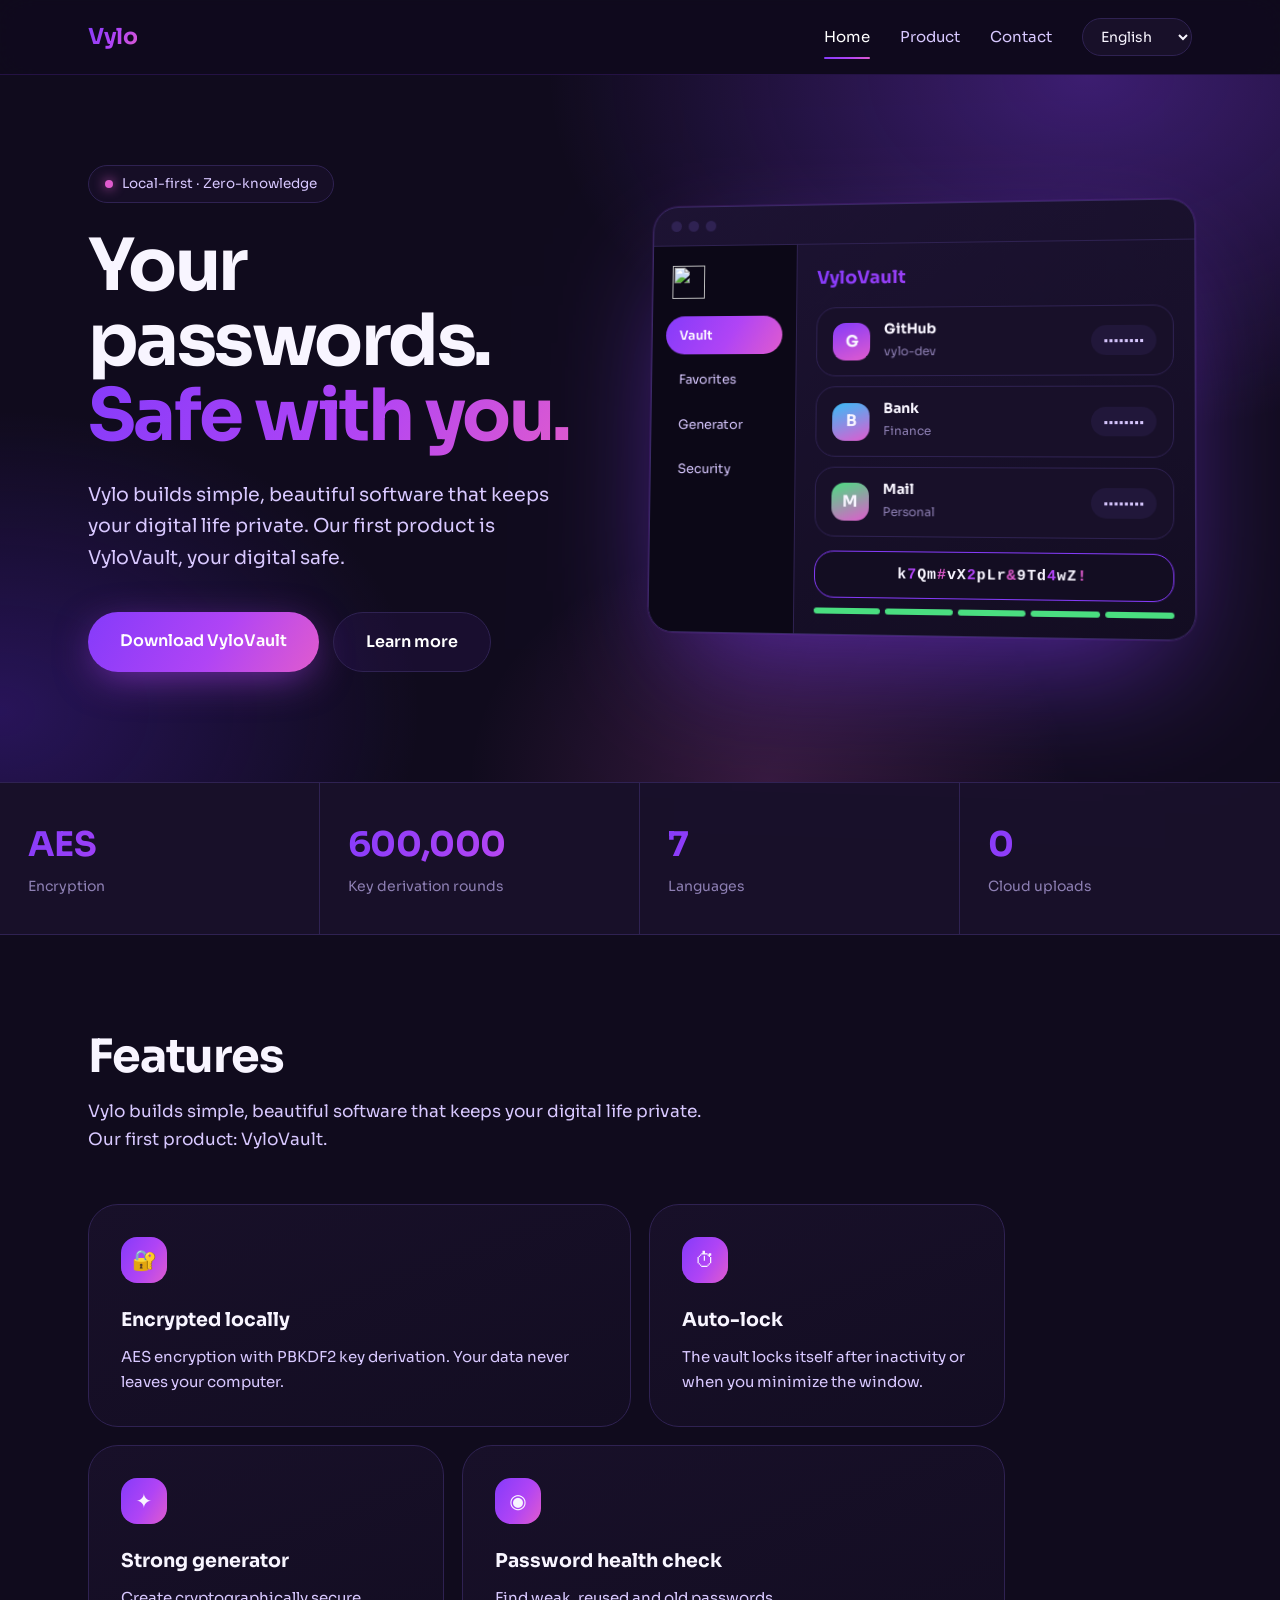
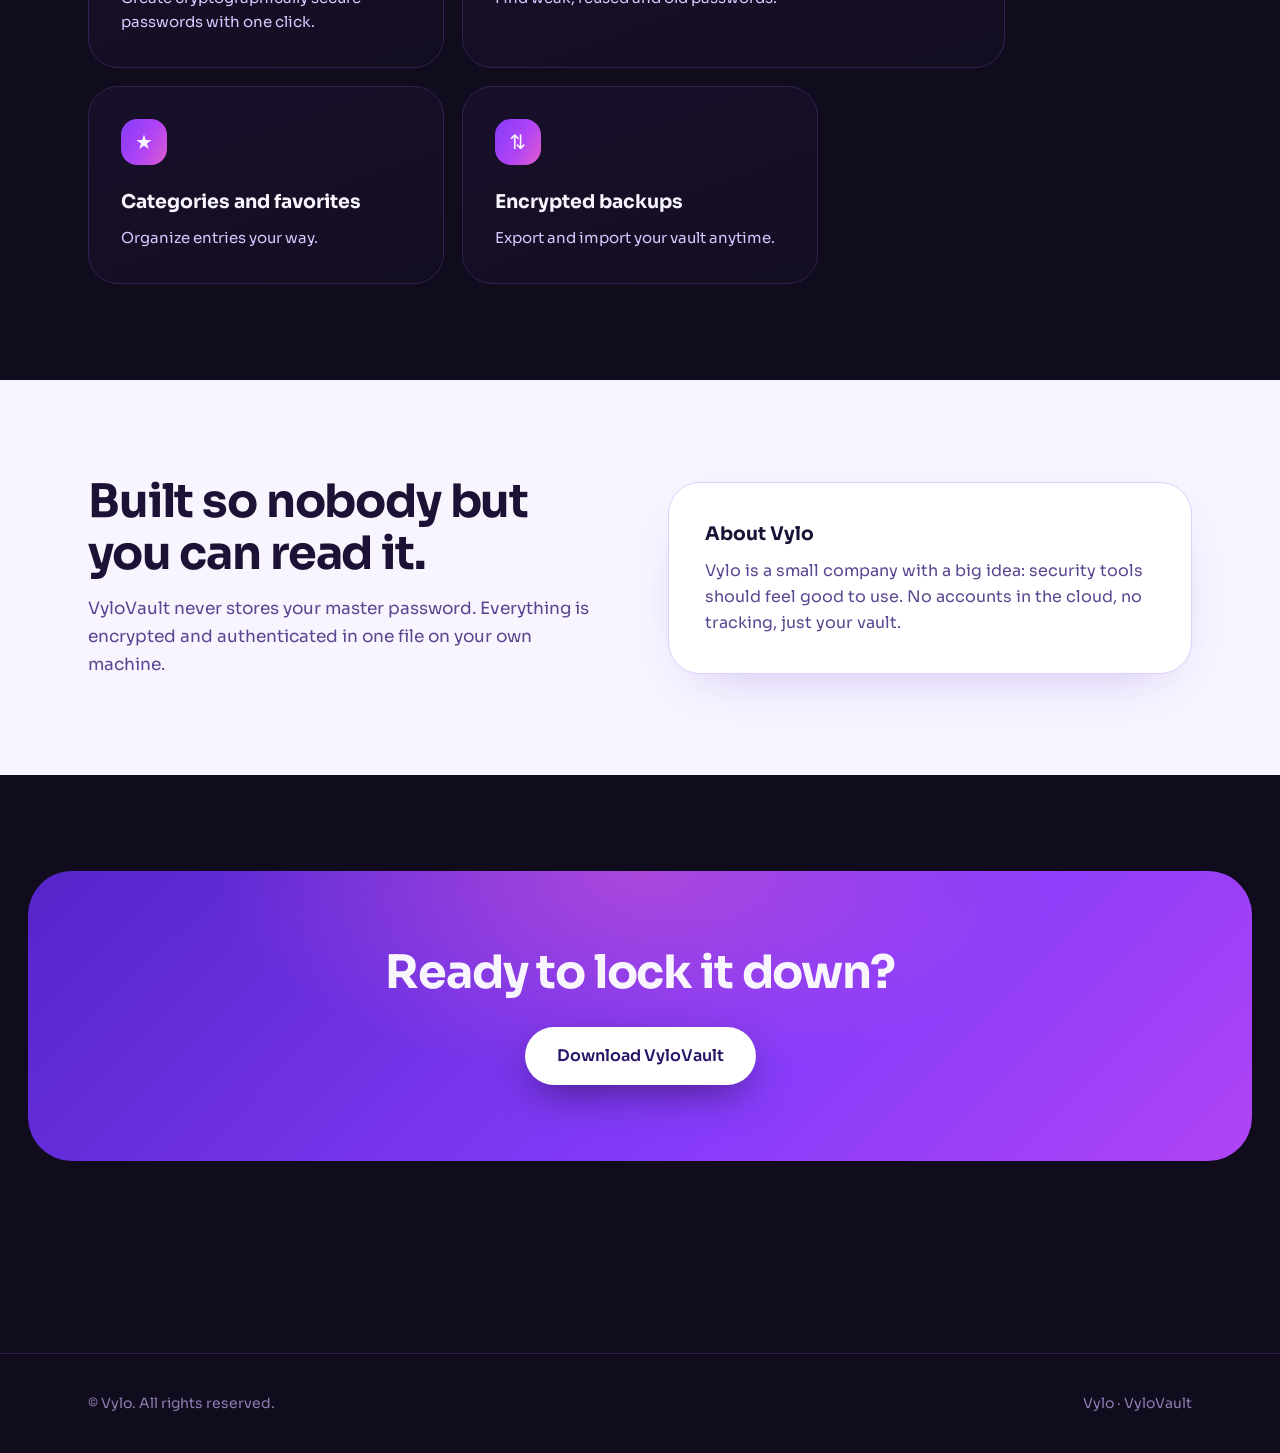
==== index.html @ 381588ab "Add files via upload" ====
<!DOCTYPE html><html lang="en"><head><meta charset="utf-8"><meta name="viewport" content="width=device-width,initial-scale=1"><title>Vylo – Your digital safe</title><link rel="icon" href="assets/logo.png"><link rel="preconnect" href="https://fonts.googleapis.com"><link href="https://fonts.googleapis.com/css2?family=Sora:wght@400;600;700&display=swap" rel="stylesheet"><link rel="stylesheet" href="style.css"><script src="i18n.js" defer></script></head><body><header></header>
<main>
<section class="hero"><div class="wrap"><div><span class="tag"><i></i><span data-i="tg"></span></span><h1 data-i="h1"></h1><p class="lead" data-i="lp"></p>
<div class="row"><a class="btn" href="product.html" data-i="dl"></a><a class="btn ghost" href="#about" data-i="more"></a></div></div>
<div class="win" aria-hidden="true"><div class="bar"><i></i><i></i><i></i></div><div class="app"><div class="side"><img src="assets/logo.png" alt=""><span class="a">Vault</span><span>Favorites</span><span>Generator</span><span>Security</span></div>
<div class="main"><h4 class="grad">VyloVault</h4>
<div class="ent"><div class="av" style="--c:#853BFA">G</div><div><b>GitHub</b><small>vylo-dev</small></div><em>••••••••</em></div>
<div class="ent"><div class="av" style="--c:#38BDF8">B</div><div><b>Bank</b><small>Finance</small></div><em>••••••••</em></div>
<div class="ent"><div class="av" style="--c:#4ADE80">M</div><div><b>Mail</b><small>Personal</small></div><em>••••••••</em></div>
<div class="pw">k<u>7</u>Qm<s>#</s>vX<u>2</u>pLr<s>&amp;</s>9Td<u>4</u>wZ<s>!</s></div><div class="str"><i></i><i></i><i></i><i></i><i></i></div></div></div></div></div></section>
<div class="stats"><div><b class="grad">AES</b><span data-i="k1"></span></div><div><b class="grad">600,000</b><span data-i="k2"></span></div><div><b class="grad">7</b><span data-i="k3"></span></div><div><b class="grad">0</b><span data-i="k4"></span></div></div>
<section><div class="wrap"><h2 data-i="ft"></h2><p class="sub" data-i="hp"></p><div class="bento">
<div><div class="ico">🔐</div><h3 data-i="f1t"></h3><p data-i="f1p"></p></div>
<div><div class="ico">⏱</div><h3 data-i="f2t"></h3><p data-i="f2p"></p></div>
<div><div class="ico">✦</div><h3 data-i="f3t"></h3><p data-i="f3p"></p></div>
<div><div class="ico">◉</div><h3 data-i="fl1"></h3><p data-i="fl1p"></p></div>
<div><div class="ico">★</div><h3 data-i="fl2"></h3><p data-i="fl2p"></p></div>
<div><div class="ico">⇅</div><h3 data-i="fl3"></h3><p data-i="fl3p"></p></div></div></div></section>
<section id="about" class="light"><div class="wrap split"><div><h2 data-i="s_t"></h2><p class="sub" style="margin:0" data-i="s_p"></p></div>
<div class="panel"><h3 data-i="at"></h3><p data-i="ap"></p></div></div></section>
<section><div class="cta"><h2 data-i="ct2"></h2><a class="btn" href="product.html" data-i="dl"></a></div></section>
</main>
<footer></footer></body></html>
---- style.css ----
:root{--obs:#100B1D;--royal:#5425C9;--el:#853BFA;--uv:#B044F5;--orc:#E05BCE;--lav:#D8C8FF;--cloud:#F8F5FF;--card:#181029;--card2:#21173A;--line:#2F2252;--muted:#8D7FB3;--g:linear-gradient(120deg,#853BFA,#B044F5 55%,#E05BCE)}
*{box-sizing:border-box;margin:0}html{scroll-behavior:smooth}
body{font-family:'Sora',system-ui,sans-serif;background:var(--obs);color:var(--cloud);line-height:1.65;overflow-x:hidden;-webkit-font-smoothing:antialiased}
a{color:inherit;text-decoration:none}:focus-visible{outline:2px solid var(--orc);outline-offset:3px}
.wrap{max-width:1160px;margin:0 auto;padding:0 28px}
header{position:sticky;top:0;z-index:20;background:rgba(16,11,29,.72);backdrop-filter:blur(18px) saturate(1.4);border-bottom:1px solid rgba(133,59,250,.18)}
nav{display:flex;align-items:center;gap:30px;height:74px}
.brand{display:flex;align-items:center;gap:11px;font-weight:700;font-size:22px;margin-right:auto;letter-spacing:-.02em}.brand img{height:38px}
nav a.l{color:var(--lav);font-size:15px;position:relative;padding:4px 0}nav a.l:hover,nav a.on{color:#fff}
nav a.on:after{content:"";position:absolute;left:0;right:0;bottom:-6px;height:2px;border-radius:2px;background:var(--g)}
select{background:var(--card);color:var(--cloud);border:1px solid var(--line);border-radius:99px;padding:8px 14px;font:inherit;font-size:14px;cursor:pointer}select:hover{border-color:var(--el)}
.btn{display:inline-block;background:var(--g);color:#fff;font-weight:600;padding:16px 32px;border-radius:99px;border:0;font-family:inherit;font-size:16px;cursor:pointer;box-shadow:0 10px 40px -8px rgba(176,68,245,.65);transition:transform .2s,box-shadow .2s}
.btn:hover{transform:translateY(-3px);box-shadow:0 16px 50px -8px rgba(224,91,206,.75)}
.btn.ghost{background:rgba(133,59,250,.08);border:1.5px solid var(--line);box-shadow:none}.btn.ghost:hover{border-color:var(--el);background:rgba(133,59,250,.18)}
.grad,h1 span{background:var(--g);-webkit-background-clip:text;background-clip:text;color:transparent}
.hero{position:relative;padding:90px 0 110px;background:radial-gradient(900px 600px at 85% 0,rgba(133,59,250,.38),transparent 60%),radial-gradient(700px 500px at 0 90%,rgba(84,37,201,.35),transparent 60%),radial-gradient(500px 400px at 60% 100%,rgba(224,91,206,.18),transparent 60%)}
.hero .wrap{display:grid;grid-template-columns:1fr 1.1fr;gap:56px;align-items:center}
.tag{display:inline-flex;align-items:center;gap:9px;padding:7px 16px;border:1px solid var(--line);border-radius:99px;background:rgba(24,16,41,.8);color:var(--lav);font-size:13.5px;margin-bottom:26px}
.tag i{width:8px;height:8px;border-radius:50%;background:var(--orc);box-shadow:0 0 12px var(--orc)}
h1{font-size:clamp(40px,6vw,72px);line-height:1.04;letter-spacing:-.035em;font-weight:700}
.hero p.lead{color:var(--lav);font-size:19px;max-width:500px;margin:26px 0 38px}
.row{display:flex;gap:14px;flex-wrap:wrap}
.win{background:linear-gradient(160deg,#1d1333,#130d22);border:1px solid #3a2a66;border-radius:26px;box-shadow:0 50px 120px -30px rgba(133,59,250,.6),0 0 0 1px rgba(176,68,245,.12);overflow:hidden;transform:perspective(1600px) rotateY(-7deg) rotateX(3deg);animation:rise 1.1s cubic-bezier(.2,.8,.2,1) both}
@keyframes rise{from{opacity:0;transform:perspective(1600px) rotateY(-16deg) translateY(50px)}}
.bar{display:flex;gap:7px;padding:14px 18px;border-bottom:1px solid var(--line)}.bar i{width:11px;height:11px;border-radius:50%;background:var(--line)}
.app{display:grid;grid-template-columns:150px 1fr;min-height:340px}
.side{background:#0C0817;padding:20px 14px;border-right:1px solid var(--line);display:flex;flex-direction:column;gap:6px;font-size:13px;color:var(--lav)}
.side img{height:34px;width:34px;margin:0 0 12px 6px}.side span{padding:9px 14px;border-radius:99px}.side .a{background:var(--g);color:#fff;font-weight:600}
.main{padding:20px}.main h4{font-size:18px;margin-bottom:14px}
.ent{display:flex;align-items:center;gap:14px;background:var(--card);border:1px solid var(--line);border-radius:20px;padding:12px 16px;margin-bottom:10px}
.av{width:38px;height:38px;border-radius:13px;display:grid;place-items:center;font-weight:700;background:linear-gradient(160deg,var(--c),var(--orc))}
.ent b{font-size:14px;display:block;line-height:1.3}.ent small{color:var(--muted);font-size:12px}.ent em{margin-left:auto;font-style:normal;font-size:12px;background:var(--card2);padding:5px 12px;border-radius:99px;color:var(--lav)}
.pw{margin-top:14px;border-radius:20px;padding:14px;text-align:center;font:600 15px Consolas,monospace;background:#130D22;border:1px solid var(--el);letter-spacing:.06em}.pw u{text-decoration:none;color:var(--uv)}.pw s{text-decoration:none;color:var(--orc)}
.str{display:flex;gap:5px;margin-top:10px}.str i{flex:1;height:6px;border-radius:4px;background:#4ADE80}
section{padding:96px 0}
h2{font-size:clamp(30px,4.2vw,46px);letter-spacing:-.025em;line-height:1.12;margin-bottom:16px}
.sub{color:var(--lav);max-width:620px;margin-bottom:50px;font-size:17px}
.stats{display:grid;grid-template-columns:repeat(4,1fr);border-top:1px solid var(--line);border-bottom:1px solid var(--line);background:var(--card)}
.stats div{padding:34px 28px;border-right:1px solid var(--line)}.stats div:last-child{border:0}.stats b{display:block;font-size:34px;letter-spacing:-.02em}.stats span{color:var(--muted);font-size:14px}
.bento{display:grid;grid-template-columns:repeat(6,1fr);gap:18px}
.bento>div{grid-column:span 2;background:linear-gradient(160deg,var(--card),#130d22);border:1px solid var(--line);border-radius:30px;padding:32px;transition:border-color .25s,transform .25s}
.bento>div:hover{border-color:var(--el);transform:translateY(-4px)}.bento>div:nth-child(1),.bento>div:nth-child(4){grid-column:span 3}
.ico{width:46px;height:46px;border-radius:16px;background:var(--g);margin-bottom:22px;display:grid;place-items:center;font-size:20px}
.bento h3{font-size:19px;margin-bottom:8px}.bento p{color:var(--lav);font-size:15px}
.light{background:var(--cloud);color:#1B1235}.light .sub{color:#5A4690}.light h2 .grad{display:inline}
.split{display:grid;grid-template-columns:1fr 1fr;gap:56px;align-items:center}
.panel{background:var(--card);border:1px solid var(--line);border-radius:32px;padding:36px}.light .panel{background:#fff;border-color:#DDD0FF;box-shadow:0 20px 60px -30px rgba(84,37,201,.35)}
.panel h3{margin-bottom:8px}.light .panel p{color:#5A4690}
ul.spec{list-style:none;padding:0}ul.spec li{padding:14px 0;border-bottom:1px solid var(--line);display:flex;justify-content:space-between;gap:16px}ul.spec li:last-child{border:0}ul.spec b{color:var(--uv)}
.cta{margin:0 28px 96px;border-radius:44px;padding:76px 28px;text-align:center;background:radial-gradient(600px 300px at 50% 0,rgba(224,91,206,.5),transparent 70%),linear-gradient(135deg,#5425C9,#853BFA 60%,#B044F5)}
.cta h2{margin-bottom:28px}.cta .btn{background:#fff;color:#2A1468;box-shadow:0 14px 40px -10px rgba(0,0,0,.5)}
label{display:block;font-size:14px;color:var(--lav);margin:0 0 6px 8px}
input,textarea{width:100%;background:#130D22;border:1.5px solid var(--line);border-radius:24px;color:#fff;font:inherit;padding:15px 22px;margin-bottom:18px}input:focus,textarea:focus{border-color:var(--el);outline:0;box-shadow:0 0 0 4px rgba(133,59,250,.2)}
footer{border-top:1px solid var(--line);padding:38px 0;color:var(--muted);font-size:14px}footer .wrap{display:flex;justify-content:space-between;flex-wrap:wrap;gap:12px}
@media(prefers-reduced-motion:reduce){.win{animation:none}html{scroll-behavior:auto}.btn,.bento>div{transition:none}}
@media(max-width:860px){.hero .wrap,.split{grid-template-columns:1fr}.win{transform:none}.stats{grid-template-columns:1fr 1fr}.stats div{border-bottom:1px solid var(--line)}.bento>div,.bento>div:nth-child(n){grid-column:span 6}nav{gap:16px}nav a.l{font-size:13px}.brand span{display:none}.side{display:none}.app{grid-template-columns:1fr}.cta{margin:0 14px 70px}}
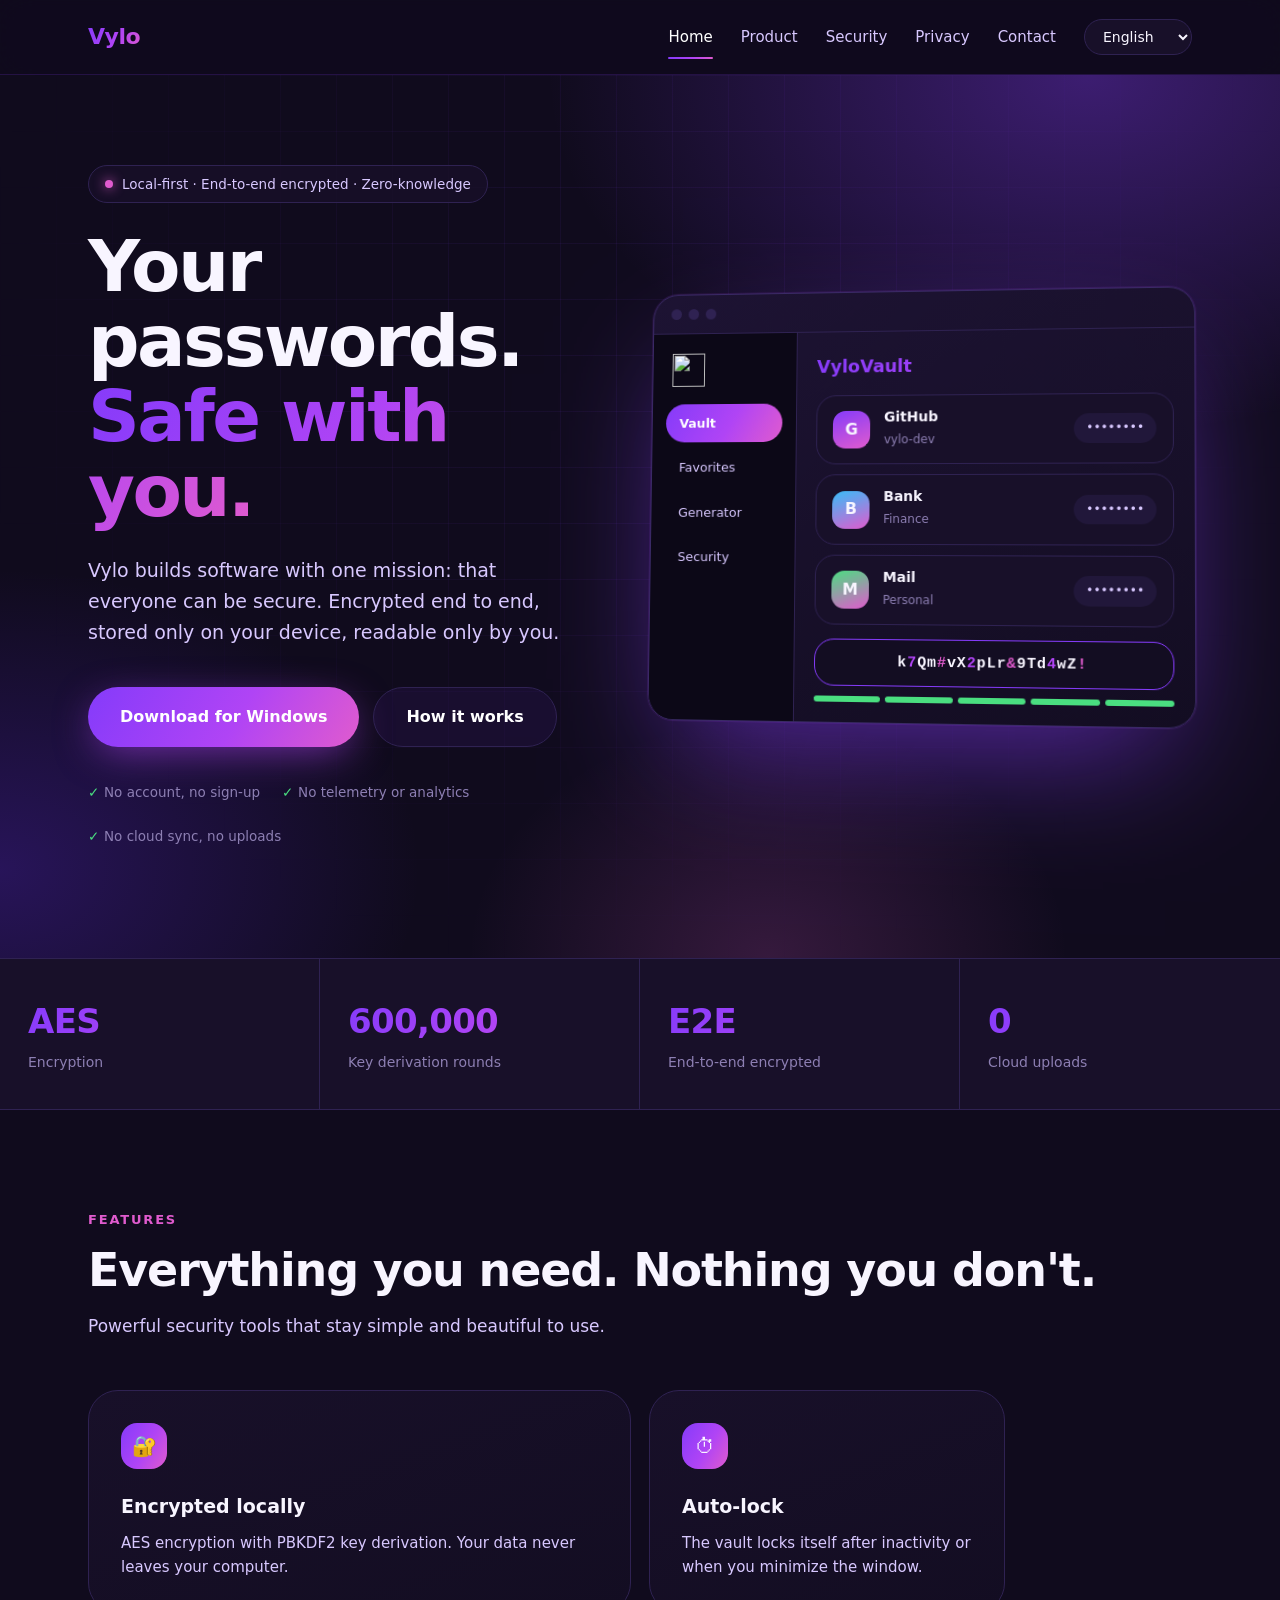
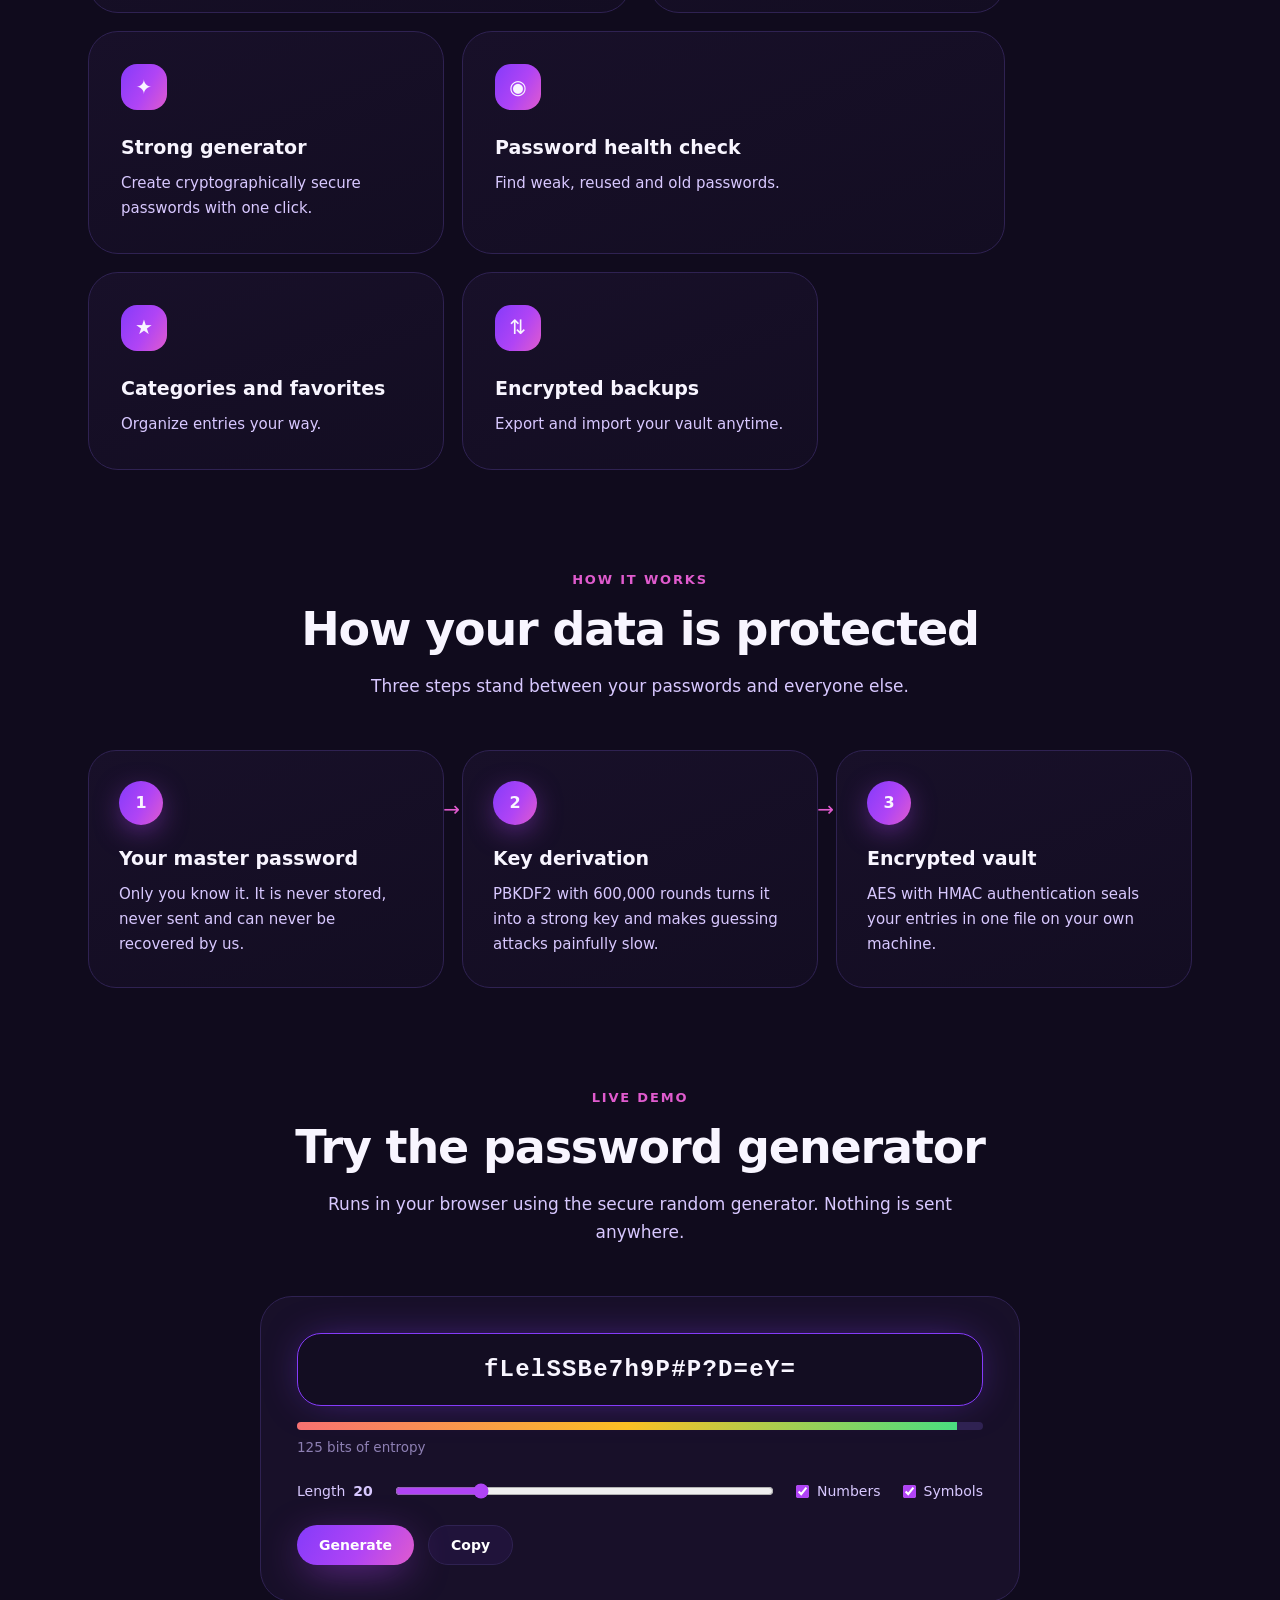
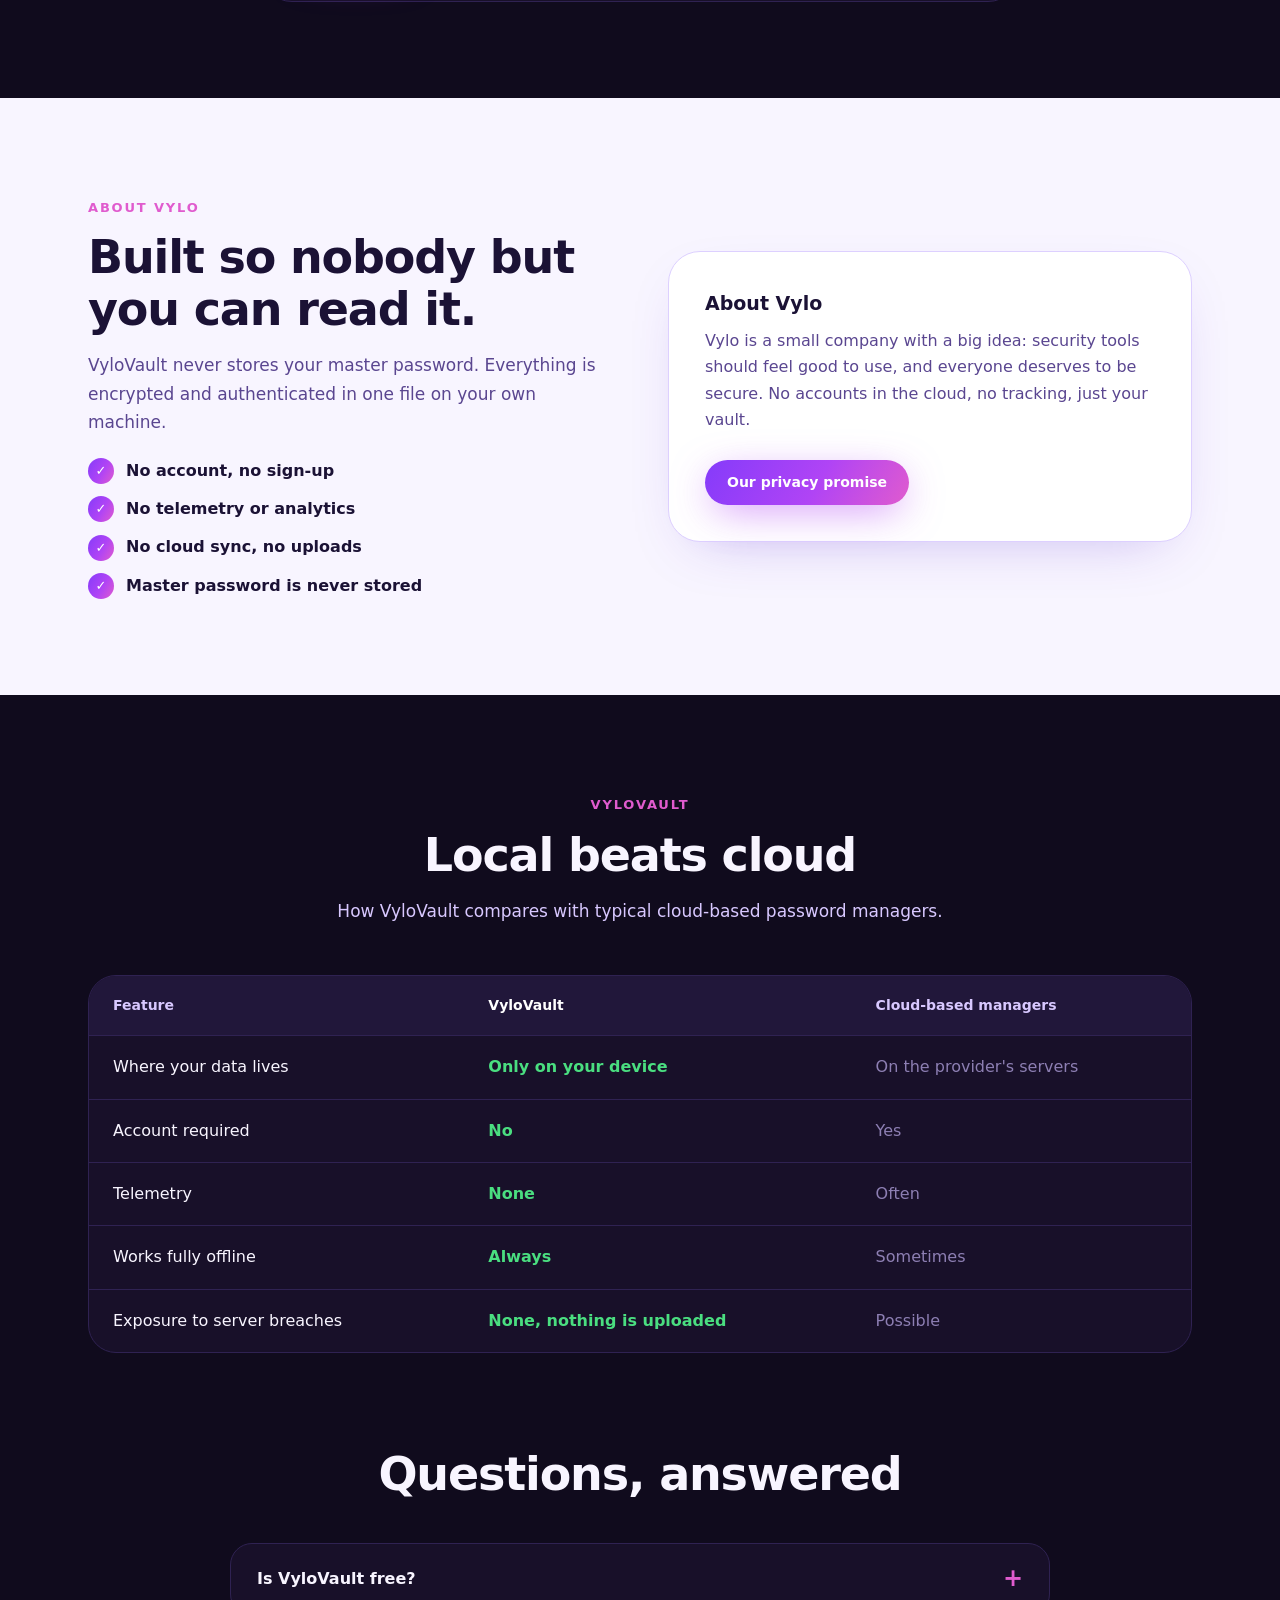
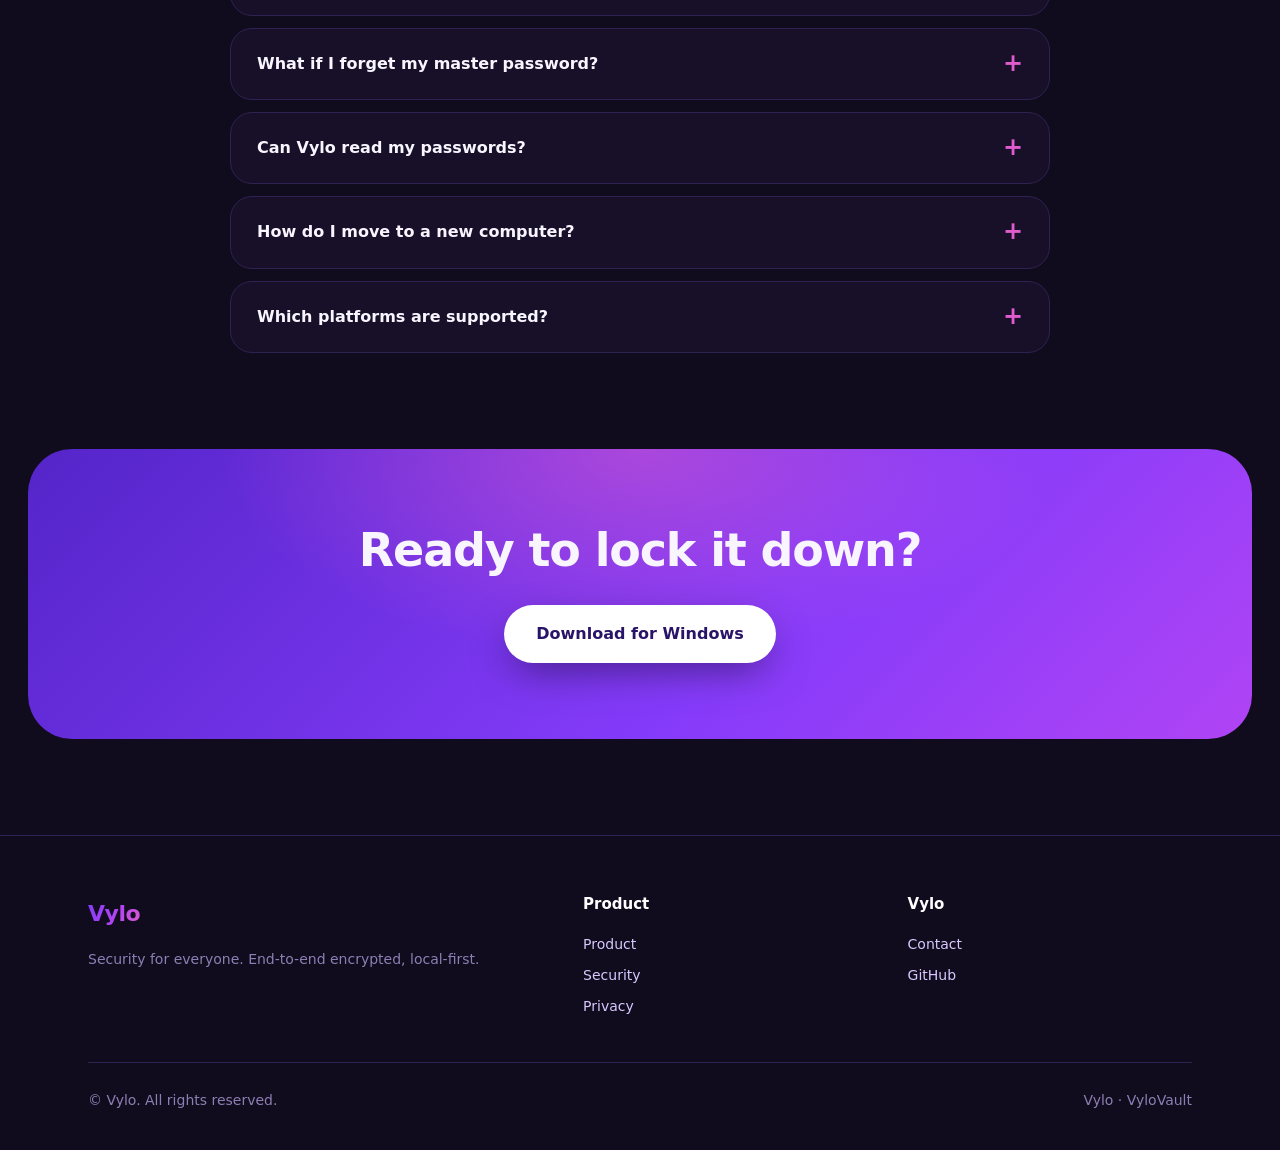
==== commit 8ee06e12: "Add files via upload" ====
--- a/index.html
+++ b/index.html
@@ -1,23 +1,52 @@
-<!DOCTYPE html><html lang="en"><head><meta charset="utf-8"><meta name="viewport" content="width=device-width,initial-scale=1"><title>Vylo – Your digital safe</title><link rel="icon" href="assets/logo.png"><link rel="preconnect" href="https://fonts.googleapis.com"><link href="https://fonts.googleapis.com/css2?family=Sora:wght@400;600;700&display=swap" rel="stylesheet"><link rel="stylesheet" href="style.css"><script src="i18n.js" defer></script></head><body><header></header>
+<!DOCTYPE html><html lang="en"><head><meta charset="utf-8"><meta name="viewport" content="width=device-width,initial-scale=1"><title>Vylo – Your digital safe</title><meta name="description" content="VyloVault: end-to-end encrypted, local-first password manager. No cloud, no tracking."><link rel="icon" href="assets/logo.png"><link rel="stylesheet" href="style.css"><script src="i18n.js" defer></script></head><body><header></header>
 <main>
 <section class="hero"><div class="wrap"><div><span class="tag"><i></i><span data-i="tg"></span></span><h1 data-i="h1"></h1><p class="lead" data-i="lp"></p>
-<div class="row"><a class="btn" href="product.html" data-i="dl"></a><a class="btn ghost" href="#about" data-i="more"></a></div></div>
+<div class="row"><a class="btn" href="https://github.com/vylosoftware/VyloSoftware/raw/main/VyloVault_Setup.exe" download data-i="dl"></a><a class="btn ghost" href="#how" data-i="more"></a></div>
+<div class="trust"><span data-i="pr1"></span><span data-i="pr2"></span><span data-i="pr3"></span></div></div>
 <div class="win" aria-hidden="true"><div class="bar"><i></i><i></i><i></i></div><div class="app"><div class="side"><img src="assets/logo.png" alt=""><span class="a">Vault</span><span>Favorites</span><span>Generator</span><span>Security</span></div>
 <div class="main"><h4 class="grad">VyloVault</h4>
 <div class="ent"><div class="av" style="--c:#853BFA">G</div><div><b>GitHub</b><small>vylo-dev</small></div><em>••••••••</em></div>
 <div class="ent"><div class="av" style="--c:#38BDF8">B</div><div><b>Bank</b><small>Finance</small></div><em>••••••••</em></div>
 <div class="ent"><div class="av" style="--c:#4ADE80">M</div><div><b>Mail</b><small>Personal</small></div><em>••••••••</em></div>
 <div class="pw">k<u>7</u>Qm<s>#</s>vX<u>2</u>pLr<s>&amp;</s>9Td<u>4</u>wZ<s>!</s></div><div class="str"><i></i><i></i><i></i><i></i><i></i></div></div></div></div></div></section>
-<div class="stats"><div><b class="grad">AES</b><span data-i="k1"></span></div><div><b class="grad">600,000</b><span data-i="k2"></span></div><div><b class="grad">7</b><span data-i="k3"></span></div><div><b class="grad">0</b><span data-i="k4"></span></div></div>
-<section><div class="wrap"><h2 data-i="ft"></h2><p class="sub" data-i="hp"></p><div class="bento">
-<div><div class="ico">🔐</div><h3 data-i="f1t"></h3><p data-i="f1p"></p></div>
-<div><div class="ico">⏱</div><h3 data-i="f2t"></h3><p data-i="f2p"></p></div>
-<div><div class="ico">✦</div><h3 data-i="f3t"></h3><p data-i="f3p"></p></div>
-<div><div class="ico">◉</div><h3 data-i="fl1"></h3><p data-i="fl1p"></p></div>
-<div><div class="ico">★</div><h3 data-i="fl2"></h3><p data-i="fl2p"></p></div>
-<div><div class="ico">⇅</div><h3 data-i="fl3"></h3><p data-i="fl3p"></p></div></div></div></section>
-<section id="about" class="light"><div class="wrap split"><div><h2 data-i="s_t"></h2><p class="sub" style="margin:0" data-i="s_p"></p></div>
-<div class="panel"><h3 data-i="at"></h3><p data-i="ap"></p></div></div></section>
-<section><div class="cta"><h2 data-i="ct2"></h2><a class="btn" href="product.html" data-i="dl"></a></div></section>
+
+<div class="stats"><div><b class="grad">AES</b><span data-i="k1"></span></div><div><b class="grad">600,000</b><span data-i="k2"></span></div><div><b class="grad">E2E</b><span data-i="k3"></span></div><div><b class="grad">0</b><span data-i="k4"></span></div></div>
+
+<section><div class="wrap"><span class="eyebrow" data-i="ft"></span><h2 data-i="fs"></h2><p class="sub" data-i="hp"></p><div class="bento">
+<div class="rv"><div class="ico">🔐</div><h3 data-i="f1t"></h3><p data-i="f1p"></p></div>
+<div class="rv"><div class="ico">⏱</div><h3 data-i="f2t"></h3><p data-i="f2p"></p></div>
+<div class="rv"><div class="ico">✦</div><h3 data-i="f3t"></h3><p data-i="f3p"></p></div>
+<div class="rv"><div class="ico">◉</div><h3 data-i="fl1"></h3><p data-i="fl1p"></p></div>
+<div class="rv"><div class="ico">★</div><h3 data-i="fl2"></h3><p data-i="fl2p"></p></div>
+<div class="rv"><div class="ico">⇅</div><h3 data-i="fl3"></h3><p data-i="fl3p"></p></div></div></div></section>
+
+<section id="how" class="pad0"><div class="wrap"><div class="center"><span class="eyebrow" data-i="hw_e"></span><h2 data-i="hw_t"></h2><p class="sub" data-i="hw_p"></p></div>
+<div class="steps"><div class="step rv"><h3 data-i="st1t"></h3><p data-i="st1p"></p></div><div class="step rv"><h3 data-i="st2t"></h3><p data-i="st2p"></p></div><div class="step rv"><h3 data-i="st3t"></h3><p data-i="st3p"></p></div></div></div></section>
+
+<section class="pad0"><div class="wrap center"><span class="eyebrow" data-i="gn_e"></span><h2 data-i="gn_t"></h2><p class="sub" data-i="gn_p"></p>
+<div class="panel gen rv"><div class="out" id="gout"></div><div class="meter"><i id="gmeter"></i></div><div class="bits"><span id="gbits"></span> <span data-i="gn_bits"></span></div>
+<div class="ctl"><label><span data-i="gn_len"></span> <b id="glenv">20</b></label><input type="range" id="glen" min="8" max="64" value="20" aria-label="Length"><label><input type="checkbox" id="gnum" checked><span data-i="gn_num"></span></label><label><input type="checkbox" id="gsym" checked><span data-i="gn_sym"></span></label></div>
+<div class="row"><button class="btn sm" id="ggen" type="button" data-i="gn_new"></button><button class="btn sm ghost" id="gcopy" type="button" data-i="gn_copy"></button></div></div></div></section>
+
+<section id="about" class="light"><div class="wrap split"><div><span class="eyebrow" data-i="at"></span><h2 data-i="s_t"></h2><p class="sub" style="margin:0" data-i="s_p"></p>
+<ul class="checks"><li data-i="pr1"></li><li data-i="pr2"></li><li data-i="pr3"></li><li data-i="pr4"></li></ul></div>
+<div class="panel"><h3 data-i="at"></h3><p data-i="ap"></p><br><a class="btn sm" href="privacy.html" data-i="pv_link"></a></div></div></section>
+
+<section><div class="wrap"><div class="center"><span class="eyebrow">VyloVault</span><h2 data-i="cm_t"></h2><p class="sub" data-i="cm_p"></p></div>
+<div class="tblw rv"><table class="tbl"><thead><tr><th data-i="cm_h0"></th><th>VyloVault</th><th data-i="cm_h2"></th></tr></thead><tbody>
+<tr><td data-i="cm_r1"></td><td data-i="cm_a1"></td><td data-i="cm_b1"></td></tr>
+<tr><td data-i="cm_r2"></td><td data-i="cm_a2"></td><td data-i="cm_b2"></td></tr>
+<tr><td data-i="cm_r3"></td><td data-i="cm_a3"></td><td data-i="cm_b3"></td></tr>
+<tr><td data-i="cm_r4"></td><td data-i="cm_a4"></td><td data-i="cm_b4"></td></tr>
+<tr><td data-i="cm_r5"></td><td data-i="cm_a5"></td><td data-i="cm_b5"></td></tr></tbody></table></div></div></section>
+
+<section class="pad0"><div class="wrap"><div class="center"><h2 data-i="fq_t"></h2><br></div><div class="faq">
+<details><summary data-i="q1"></summary><p data-i="a1"></p></details>
+<details><summary data-i="q2"></summary><p data-i="a2"></p></details>
+<details><summary data-i="q3"></summary><p data-i="a3"></p></details>
+<details><summary data-i="q4"></summary><p data-i="a4"></p></details>
+<details><summary data-i="q5"></summary><p data-i="a5"></p></details></div></div></section>
+
+<section class="pad0"><div class="cta"><h2 data-i="ct2"></h2><a class="btn" href="https://github.com/vylosoftware/VyloSoftware/raw/main/VyloVault_Setup.exe" download data-i="dl"></a></div></section>
 </main>
 <footer></footer></body></html>
--- a/style.css
+++ b/style.css
@@ -1,25 +1,48 @@
-:root{--obs:#100B1D;--royal:#5425C9;--el:#853BFA;--uv:#B044F5;--orc:#E05BCE;--lav:#D8C8FF;--cloud:#F8F5FF;--card:#181029;--card2:#21173A;--line:#2F2252;--muted:#8D7FB3;--g:linear-gradient(120deg,#853BFA,#B044F5 55%,#E05BCE)}
+@font-face{font-family:Sora;src:local("Sora"),url(assets/fonts/Sora.woff2) format("woff2");font-weight:100 800;font-display:swap}
+:root{--obs:#100B1D;--royal:#5425C9;--el:#853BFA;--uv:#B044F5;--orc:#E05BCE;--lav:#D8C8FF;--cloud:#F8F5FF;--card:#181029;--card2:#21173A;--line:#2F2252;--muted:#8D7FB3;--ok:#4ADE80;--g:linear-gradient(120deg,#853BFA,#B044F5 55%,#E05BCE)}
 *{box-sizing:border-box;margin:0}html{scroll-behavior:smooth}
-body{font-family:'Sora',system-ui,sans-serif;background:var(--obs);color:var(--cloud);line-height:1.65;overflow-x:hidden;-webkit-font-smoothing:antialiased}
+body{font-family:Sora,system-ui,-apple-system,"Segoe UI",sans-serif;background:var(--obs);color:var(--cloud);line-height:1.65;overflow-x:hidden;-webkit-font-smoothing:antialiased}
 a{color:inherit;text-decoration:none}:focus-visible{outline:2px solid var(--orc);outline-offset:3px}
 .wrap{max-width:1160px;margin:0 auto;padding:0 28px}
-header{position:sticky;top:0;z-index:20;background:rgba(16,11,29,.72);backdrop-filter:blur(18px) saturate(1.4);border-bottom:1px solid rgba(133,59,250,.18)}
-nav{display:flex;align-items:center;gap:30px;height:74px}
+
+/* header */
+header{position:sticky;top:0;z-index:50;background:rgba(16,11,29,.72);backdrop-filter:blur(18px) saturate(1.4);-webkit-backdrop-filter:blur(18px) saturate(1.4);border-bottom:1px solid rgba(133,59,250,.18)}
+nav{display:flex;align-items:center;gap:28px;height:74px}
 .brand{display:flex;align-items:center;gap:11px;font-weight:700;font-size:22px;margin-right:auto;letter-spacing:-.02em}.brand img{height:38px}
-nav a.l{color:var(--lav);font-size:15px;position:relative;padding:4px 0}nav a.l:hover,nav a.on{color:#fff}
+.links{display:flex;align-items:center;gap:28px}
+nav a.l{color:var(--lav);font-size:15px;position:relative;padding:4px 0;transition:color .2s}nav a.l:hover,nav a.on{color:#fff}
 nav a.on:after{content:"";position:absolute;left:0;right:0;bottom:-6px;height:2px;border-radius:2px;background:var(--g)}
 select{background:var(--card);color:var(--cloud);border:1px solid var(--line);border-radius:99px;padding:8px 14px;font:inherit;font-size:14px;cursor:pointer}select:hover{border-color:var(--el)}
-.btn{display:inline-block;background:var(--g);color:#fff;font-weight:600;padding:16px 32px;border-radius:99px;border:0;font-family:inherit;font-size:16px;cursor:pointer;box-shadow:0 10px 40px -8px rgba(176,68,245,.65);transition:transform .2s,box-shadow .2s}
+.burger{display:none;background:var(--card);border:1px solid var(--line);color:#fff;width:42px;height:42px;border-radius:14px;font-size:20px;cursor:pointer}
+
+/* buttons / text */
+.btn{display:inline-flex;align-items:center;gap:10px;background:var(--g);color:#fff;font-weight:600;padding:16px 32px;border-radius:99px;border:0;font-family:inherit;font-size:16px;cursor:pointer;box-shadow:0 10px 40px -8px rgba(176,68,245,.65);transition:transform .2s,box-shadow .2s}
 .btn:hover{transform:translateY(-3px);box-shadow:0 16px 50px -8px rgba(224,91,206,.75)}
 .btn.ghost{background:rgba(133,59,250,.08);border:1.5px solid var(--line);box-shadow:none}.btn.ghost:hover{border-color:var(--el);background:rgba(133,59,250,.18)}
+.btn.sm{padding:11px 22px;font-size:14px}
 .grad,h1 span{background:var(--g);-webkit-background-clip:text;background-clip:text;color:transparent}
-.hero{position:relative;padding:90px 0 110px;background:radial-gradient(900px 600px at 85% 0,rgba(133,59,250,.38),transparent 60%),radial-gradient(700px 500px at 0 90%,rgba(84,37,201,.35),transparent 60%),radial-gradient(500px 400px at 60% 100%,rgba(224,91,206,.18),transparent 60%)}
-.hero .wrap{display:grid;grid-template-columns:1fr 1.1fr;gap:56px;align-items:center}
+h1{font-size:clamp(40px,6vw,72px);line-height:1.04;letter-spacing:-.035em;font-weight:700}
+h2{font-size:clamp(30px,4.2vw,46px);letter-spacing:-.025em;line-height:1.12;margin-bottom:16px}
+h3{font-size:19px}
+.sub{color:var(--lav);max-width:640px;margin-bottom:50px;font-size:17px}
+.eyebrow{display:inline-block;color:var(--orc);font-size:13px;letter-spacing:.14em;text-transform:uppercase;font-weight:600;margin-bottom:14px}
+.center{text-align:center}.center .sub{margin-left:auto;margin-right:auto}
+.row{display:flex;gap:14px;flex-wrap:wrap}
+section{padding:96px 0}
+
+/* hero */
+.hero{position:relative;padding:90px 0 110px;overflow:hidden;background:radial-gradient(900px 600px at 85% 0,rgba(133,59,250,.38),transparent 60%),radial-gradient(700px 500px at 0 90%,rgba(84,37,201,.35),transparent 60%),radial-gradient(500px 400px at 60% 100%,rgba(224,91,206,.18),transparent 60%)}
+.hero:before{content:"";position:absolute;inset:0;background-image:linear-gradient(rgba(133,59,250,.07) 1px,transparent 1px),linear-gradient(90deg,rgba(133,59,250,.07) 1px,transparent 1px);background-size:56px 56px;mask-image:radial-gradient(ellipse at 50% 30%,#000 20%,transparent 75%);-webkit-mask-image:radial-gradient(ellipse at 50% 30%,#000 20%,transparent 75%)}
+.hero .wrap{position:relative;display:grid;grid-template-columns:1fr 1.1fr;gap:56px;align-items:center}
+.hero-sm{padding:96px 0 70px}.hero-sm .wrap{display:block}
+.hero p.lead{color:var(--lav);font-size:19px;max-width:520px;margin:26px 0 38px}
+.hero-sm p.lead{margin:22px 0 0;max-width:680px}
 .tag{display:inline-flex;align-items:center;gap:9px;padding:7px 16px;border:1px solid var(--line);border-radius:99px;background:rgba(24,16,41,.8);color:var(--lav);font-size:13.5px;margin-bottom:26px}
-.tag i{width:8px;height:8px;border-radius:50%;background:var(--orc);box-shadow:0 0 12px var(--orc)}
-h1{font-size:clamp(40px,6vw,72px);line-height:1.04;letter-spacing:-.035em;font-weight:700}
-.hero p.lead{color:var(--lav);font-size:19px;max-width:500px;margin:26px 0 38px}
-.row{display:flex;gap:14px;flex-wrap:wrap}
+.tag i{width:8px;height:8px;border-radius:50%;background:var(--orc);box-shadow:0 0 12px var(--orc);animation:pulse 2.4s infinite}
+@keyframes pulse{50%{opacity:.35}}
+.trust{display:flex;gap:22px;flex-wrap:wrap;margin-top:34px;color:var(--muted);font-size:13.5px}.trust span:before{content:"✓ ";color:var(--ok);font-weight:700}
+
+/* app mockup */
 .win{background:linear-gradient(160deg,#1d1333,#130d22);border:1px solid #3a2a66;border-radius:26px;box-shadow:0 50px 120px -30px rgba(133,59,250,.6),0 0 0 1px rgba(176,68,245,.12);overflow:hidden;transform:perspective(1600px) rotateY(-7deg) rotateX(3deg);animation:rise 1.1s cubic-bezier(.2,.8,.2,1) both}
 @keyframes rise{from{opacity:0;transform:perspective(1600px) rotateY(-16deg) translateY(50px)}}
 .bar{display:flex;gap:7px;padding:14px 18px;border-bottom:1px solid var(--line)}.bar i{width:11px;height:11px;border-radius:50%;background:var(--line)}
@@ -31,26 +54,96 @@
 .av{width:38px;height:38px;border-radius:13px;display:grid;place-items:center;font-weight:700;background:linear-gradient(160deg,var(--c),var(--orc))}
 .ent b{font-size:14px;display:block;line-height:1.3}.ent small{color:var(--muted);font-size:12px}.ent em{margin-left:auto;font-style:normal;font-size:12px;background:var(--card2);padding:5px 12px;border-radius:99px;color:var(--lav)}
 .pw{margin-top:14px;border-radius:20px;padding:14px;text-align:center;font:600 15px Consolas,monospace;background:#130D22;border:1px solid var(--el);letter-spacing:.06em}.pw u{text-decoration:none;color:var(--uv)}.pw s{text-decoration:none;color:var(--orc)}
-.str{display:flex;gap:5px;margin-top:10px}.str i{flex:1;height:6px;border-radius:4px;background:#4ADE80}
-section{padding:96px 0}
-h2{font-size:clamp(30px,4.2vw,46px);letter-spacing:-.025em;line-height:1.12;margin-bottom:16px}
-.sub{color:var(--lav);max-width:620px;margin-bottom:50px;font-size:17px}
+.str{display:flex;gap:5px;margin-top:10px}.str i{flex:1;height:6px;border-radius:4px;background:var(--ok)}
+
+/* stats */
 .stats{display:grid;grid-template-columns:repeat(4,1fr);border-top:1px solid var(--line);border-bottom:1px solid var(--line);background:var(--card)}
 .stats div{padding:34px 28px;border-right:1px solid var(--line)}.stats div:last-child{border:0}.stats b{display:block;font-size:34px;letter-spacing:-.02em}.stats span{color:var(--muted);font-size:14px}
+
+/* cards / grids */
 .bento{display:grid;grid-template-columns:repeat(6,1fr);gap:18px}
 .bento>div{grid-column:span 2;background:linear-gradient(160deg,var(--card),#130d22);border:1px solid var(--line);border-radius:30px;padding:32px;transition:border-color .25s,transform .25s}
 .bento>div:hover{border-color:var(--el);transform:translateY(-4px)}.bento>div:nth-child(1),.bento>div:nth-child(4){grid-column:span 3}
 .ico{width:46px;height:46px;border-radius:16px;background:var(--g);margin-bottom:22px;display:grid;place-items:center;font-size:20px}
-.bento h3{font-size:19px;margin-bottom:8px}.bento p{color:var(--lav);font-size:15px}
-.light{background:var(--cloud);color:#1B1235}.light .sub{color:#5A4690}.light h2 .grad{display:inline}
+.bento h3{margin-bottom:8px}.bento p{color:var(--lav);font-size:15px}
+.grid{display:grid;gap:18px}.g2{grid-template-columns:repeat(2,1fr)}.g3{grid-template-columns:repeat(3,1fr)}.g4{grid-template-columns:repeat(4,1fr)}
+.card{background:linear-gradient(160deg,var(--card),#130d22);border:1px solid var(--line);border-radius:28px;padding:30px;transition:border-color .25s,transform .25s}
+.card:hover{border-color:var(--el);transform:translateY(-4px)}.card h3{margin-bottom:8px}.card p{color:var(--lav);font-size:15px}
+.card .ico{margin-bottom:18px}
+.panel{background:var(--card);border:1px solid var(--line);border-radius:32px;padding:36px}.panel h3{margin-bottom:8px}
+.light{background:var(--cloud);color:#1B1235}.light .sub{color:#5A4690}.light .panel,.light .card{background:#fff;border-color:#DDD0FF;box-shadow:0 20px 60px -30px rgba(84,37,201,.35)}.light .card p,.light .panel p{color:#5A4690}
 .split{display:grid;grid-template-columns:1fr 1fr;gap:56px;align-items:center}
-.panel{background:var(--card);border:1px solid var(--line);border-radius:32px;padding:36px}.light .panel{background:#fff;border-color:#DDD0FF;box-shadow:0 20px 60px -30px rgba(84,37,201,.35)}
-.panel h3{margin-bottom:8px}.light .panel p{color:#5A4690}
-ul.spec{list-style:none;padding:0}ul.spec li{padding:14px 0;border-bottom:1px solid var(--line);display:flex;justify-content:space-between;gap:16px}ul.spec li:last-child{border:0}ul.spec b{color:var(--uv)}
-.cta{margin:0 28px 96px;border-radius:44px;padding:76px 28px;text-align:center;background:radial-gradient(600px 300px at 50% 0,rgba(224,91,206,.5),transparent 70%),linear-gradient(135deg,#5425C9,#853BFA 60%,#B044F5)}
+ul.spec{list-style:none;padding:0}ul.spec li{padding:14px 0;border-bottom:1px solid var(--line);display:flex;justify-content:space-between;gap:16px}ul.spec li:last-child{border:0}ul.spec b{color:var(--uv);text-align:right}
+ul.checks{list-style:none;padding:0;margin-top:22px;display:grid;gap:12px}ul.checks li{display:flex;gap:12px;align-items:center;font-weight:600}ul.checks li:before{content:"✓";flex:none;width:26px;height:26px;border-radius:50%;background:var(--g);color:#fff;display:grid;place-items:center;font-size:13px}
+
+/* steps */
+.steps{display:grid;grid-template-columns:repeat(3,1fr);gap:18px;counter-reset:s;position:relative}
+.step{counter-increment:s;background:linear-gradient(160deg,var(--card),#130d22);border:1px solid var(--line);border-radius:28px;padding:30px;position:relative}
+.step:before{content:counter(s);display:grid;place-items:center;width:44px;height:44px;border-radius:50%;background:var(--g);font-weight:700;margin-bottom:18px;box-shadow:0 8px 30px -6px rgba(176,68,245,.7)}
+.step h3{margin-bottom:8px}.step p{color:var(--lav);font-size:15px}
+.step:not(:last-child):after{content:"→";position:absolute;right:-17px;top:42px;color:var(--orc);font-size:20px;z-index:2}
+
+/* generator */
+.gen{max-width:760px;margin:0 auto;text-align:left}
+.out{font:600 clamp(16px,3vw,24px) Consolas,"Courier New",monospace;word-break:break-all;background:#130D22;border:1px solid var(--el);border-radius:24px;padding:22px;text-align:center;letter-spacing:.05em;min-height:72px;display:grid;place-items:center;box-shadow:0 0 40px -12px rgba(133,59,250,.6)}
+.meter{height:8px;border-radius:6px;background:var(--line);margin:16px 0 6px;overflow:hidden}.meter i{display:block;height:100%;width:0;background:linear-gradient(90deg,#F87171,#FBBF24,var(--ok));transition:width .3s}
+.ctl{display:flex;gap:22px;align-items:center;flex-wrap:wrap;margin:22px 0}
+.ctl label{margin:0;display:flex;align-items:center;gap:8px;color:var(--lav);cursor:pointer}
+input[type=range]{flex:1;min-width:160px;accent-color:var(--uv);padding:0;border:0;margin:0;background:none}
+input[type=checkbox]{width:auto;accent-color:var(--uv);margin:0}
+.bits{color:var(--muted);font-size:13.5px}
+
+/* compare table */
+.tbl{width:100%;border-collapse:separate;border-spacing:0;border:1px solid var(--line);border-radius:28px;overflow:hidden;background:var(--card)}
+.tbl th,.tbl td{padding:18px 24px;text-align:left;border-bottom:1px solid var(--line)}.tbl tr:last-child td{border:0}
+.tbl th{background:var(--card2);font-size:14px;color:var(--lav)}.tbl th:nth-child(2){color:#fff}
+.tbl td:nth-child(2){color:var(--ok);font-weight:600}.tbl td:nth-child(3){color:var(--muted)}
+.tblw{overflow-x:auto}.tblw .tbl{min-width:560px}
+
+/* faq */
+.faq{max-width:820px;margin:0 auto;display:grid;gap:12px}
+details{background:var(--card);border:1px solid var(--line);border-radius:22px;padding:0 26px;transition:border-color .2s}
+details[open]{border-color:var(--el)}
+summary{cursor:pointer;list-style:none;padding:22px 0;font-weight:600;display:flex;justify-content:space-between;gap:16px}
+summary::-webkit-details-marker{display:none}summary:after{content:"+";color:var(--orc);font-size:24px;line-height:1;transition:transform .25s}
+details[open] summary:after{transform:rotate(45deg)}details p{color:var(--lav);padding:0 0 22px;font-size:15.5px}
+
+/* tabs */
+.tabs{display:flex;gap:10px;flex-wrap:wrap;margin-bottom:26px}
+.tab{background:var(--card);border:1.5px solid var(--line);color:var(--lav);padding:12px 24px;border-radius:99px;font:inherit;font-size:15px;cursor:pointer;transition:.2s}
+.tab:hover{border-color:var(--el)}.tab.on{background:var(--g);color:#fff;border-color:transparent;font-weight:600}
+.tp{display:none;animation:fade .35s}.tp.on{display:block}
+@keyframes fade{from{opacity:0;transform:translateY(8px)}}
+.tp .panel{display:grid;grid-template-columns:auto 1fr;gap:28px;align-items:center}.tp .ico{width:70px;height:70px;font-size:30px;border-radius:24px;margin:0}
+.tp h3{font-size:24px;margin-bottom:8px}.tp p{color:var(--lav)}
+
+/* misc */
+.chips{display:flex;flex-wrap:wrap;gap:12px;justify-content:center}
+.chip{padding:12px 22px;border-radius:99px;border:1px solid var(--line);background:var(--card);color:var(--lav);font-weight:600}.chip:before{content:"✕ ";color:var(--orc)}
+.note{display:flex;gap:16px;align-items:flex-start;background:rgba(224,91,206,.08);border:1px solid rgba(224,91,206,.35);border-radius:24px;padding:22px 26px;margin-top:30px}
+.note b{display:block;margin-bottom:4px}.note p{color:var(--lav);font-size:15px}.note span{font-size:22px}
+.cta{margin:0 28px;border-radius:44px;padding:76px 28px;text-align:center;background:radial-gradient(600px 300px at 50% 0,rgba(224,91,206,.5),transparent 70%),linear-gradient(135deg,#5425C9,#853BFA 60%,#B044F5)}
 .cta h2{margin-bottom:28px}.cta .btn{background:#fff;color:#2A1468;box-shadow:0 14px 40px -10px rgba(0,0,0,.5)}
+.pad0{padding-top:0}
 label{display:block;font-size:14px;color:var(--lav);margin:0 0 6px 8px}
 input,textarea{width:100%;background:#130D22;border:1.5px solid var(--line);border-radius:24px;color:#fff;font:inherit;padding:15px 22px;margin-bottom:18px}input:focus,textarea:focus{border-color:var(--el);outline:0;box-shadow:0 0 0 4px rgba(133,59,250,.2)}
-footer{border-top:1px solid var(--line);padding:38px 0;color:var(--muted);font-size:14px}footer .wrap{display:flex;justify-content:space-between;flex-wrap:wrap;gap:12px}
-@media(prefers-reduced-motion:reduce){.win{animation:none}html{scroll-behavior:auto}.btn,.bento>div{transition:none}}
-@media(max-width:860px){.hero .wrap,.split{grid-template-columns:1fr}.win{transform:none}.stats{grid-template-columns:1fr 1fr}.stats div{border-bottom:1px solid var(--line)}.bento>div,.bento>div:nth-child(n){grid-column:span 6}nav{gap:16px}nav a.l{font-size:13px}.brand span{display:none}.side{display:none}.app{grid-template-columns:1fr}.cta{margin:0 14px 70px}}
+.big{font-size:38px;margin-bottom:14px}
+footer{border-top:1px solid var(--line);padding:56px 0 38px;color:var(--muted);font-size:14px}
+.fgrid{display:grid;grid-template-columns:1.6fr 1fr 1fr;gap:40px;margin-bottom:40px}
+.fgrid b{display:block;color:#fff;margin-bottom:12px;font-size:15px}.fgrid a{display:block;padding:4px 0;color:var(--lav)}.fgrid a:hover{color:#fff}
+.fbot{display:flex;justify-content:space-between;flex-wrap:wrap;gap:12px;border-top:1px solid var(--line);padding-top:26px}
+
+/* reveal */
+.js .rv{opacity:0;transform:translateY(26px);transition:opacity .7s,transform .7s cubic-bezier(.2,.8,.2,1)}.js .rv.in{opacity:1;transform:none}
+
+@media(prefers-reduced-motion:reduce){.win,.tag i,.tp{animation:none}html{scroll-behavior:auto}.btn,.bento>div,.card,.js .rv{transition:none}.js .rv{opacity:1;transform:none}}
+@media(max-width:860px){
+.hero .wrap,.split,.steps,.g2,.g3,.g4,.fgrid{grid-template-columns:1fr}.win{transform:none}
+.stats{grid-template-columns:1fr 1fr}.stats div{border-bottom:1px solid var(--line)}
+.bento>div,.bento>div:nth-child(n){grid-column:span 6}
+.step:after{display:none!important}
+.burger{display:block}
+.links{display:none;position:absolute;top:74px;left:0;right:0;flex-direction:column;align-items:flex-start;gap:14px;padding:22px 28px;background:rgba(16,11,29,.97);border-bottom:1px solid var(--line)}
+.links.open{display:flex}
+.side{display:none}.app{grid-template-columns:1fr}.cta{margin:0 14px}
+.tp .panel{grid-template-columns:1fr}section{padding:72px 0}}
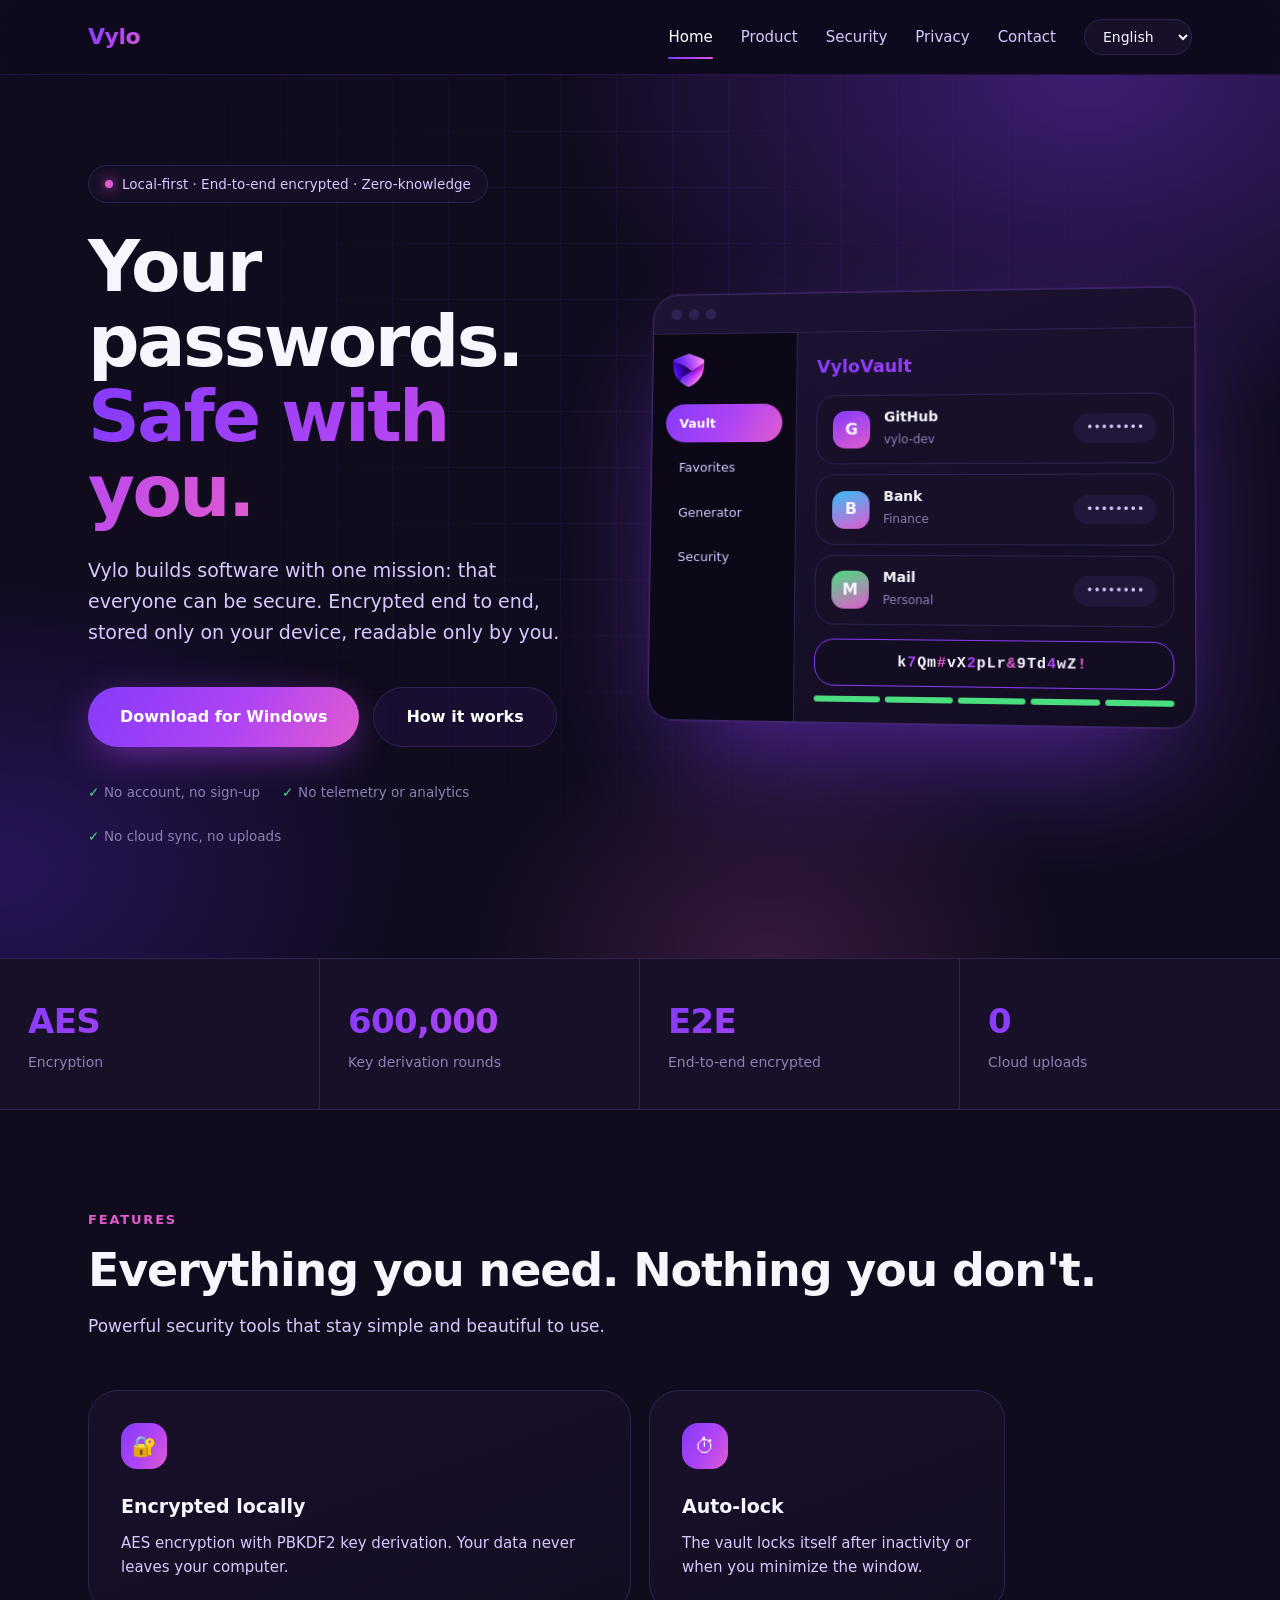
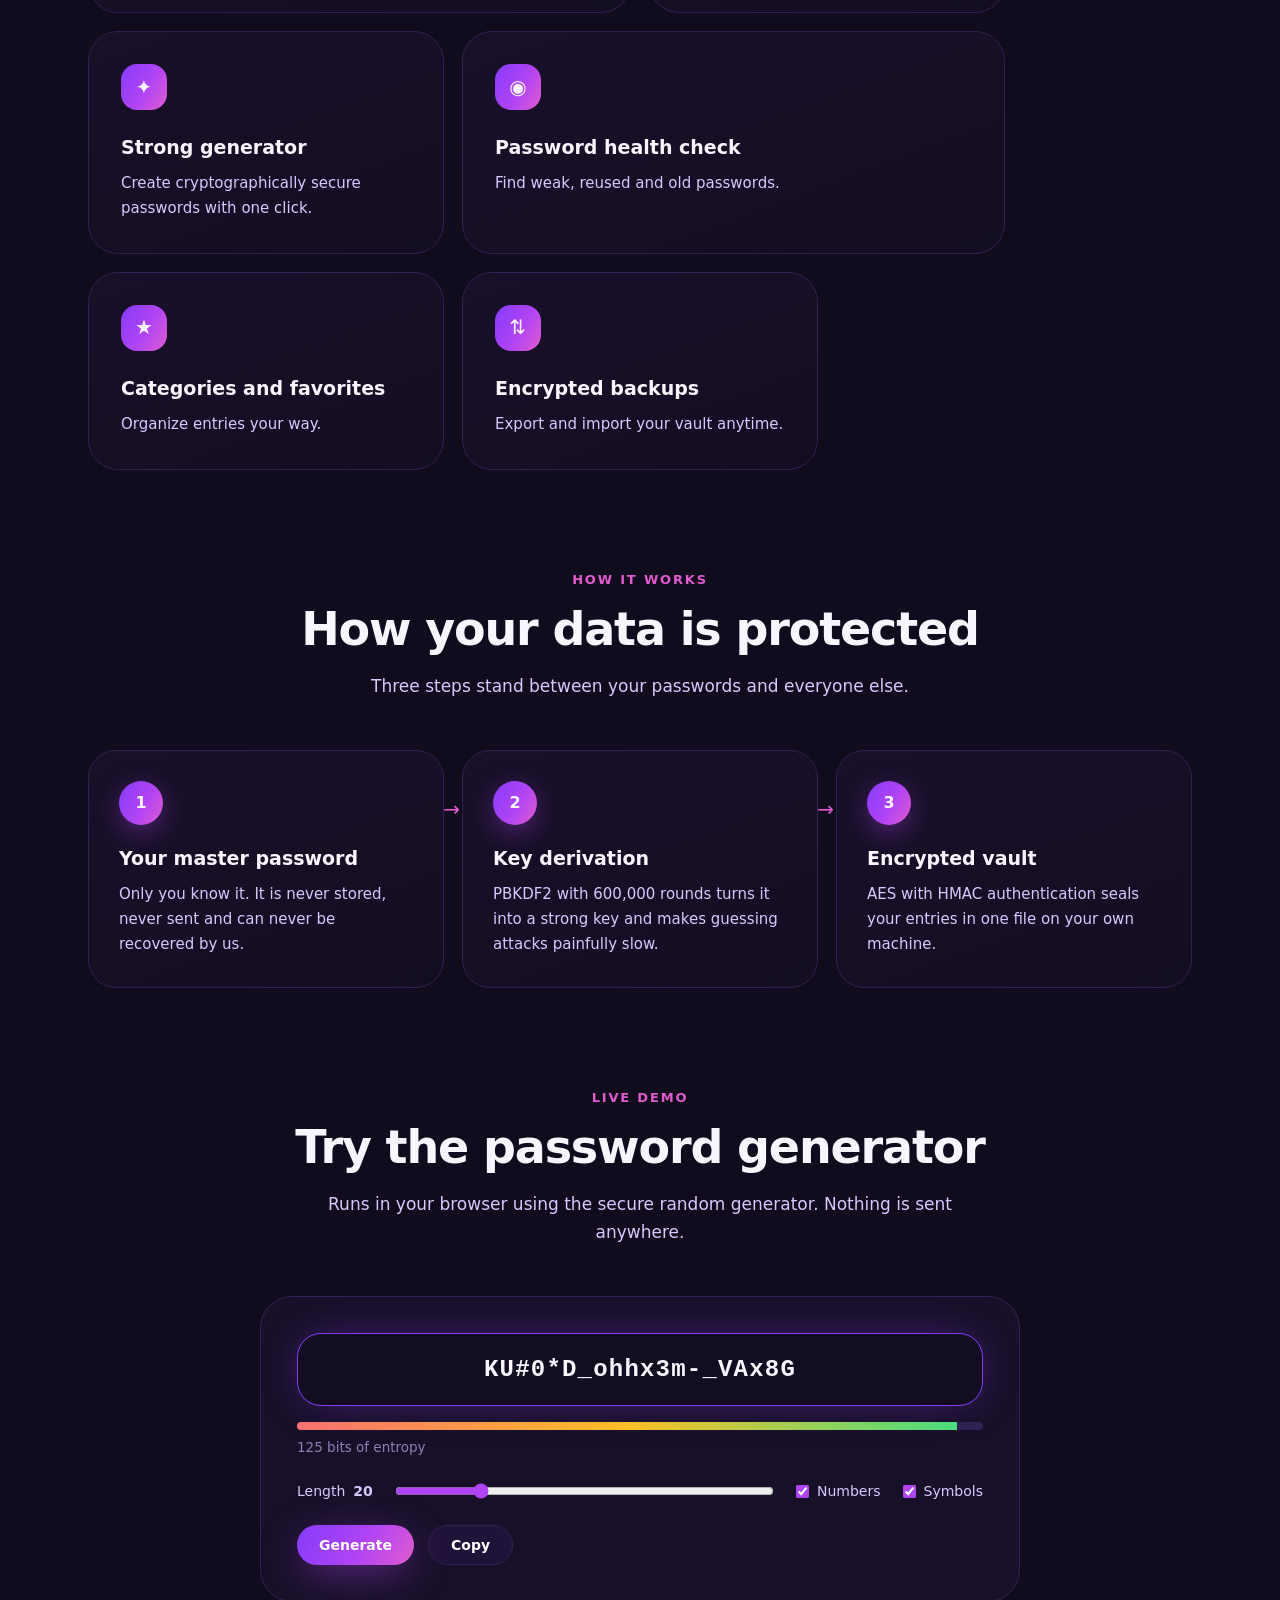
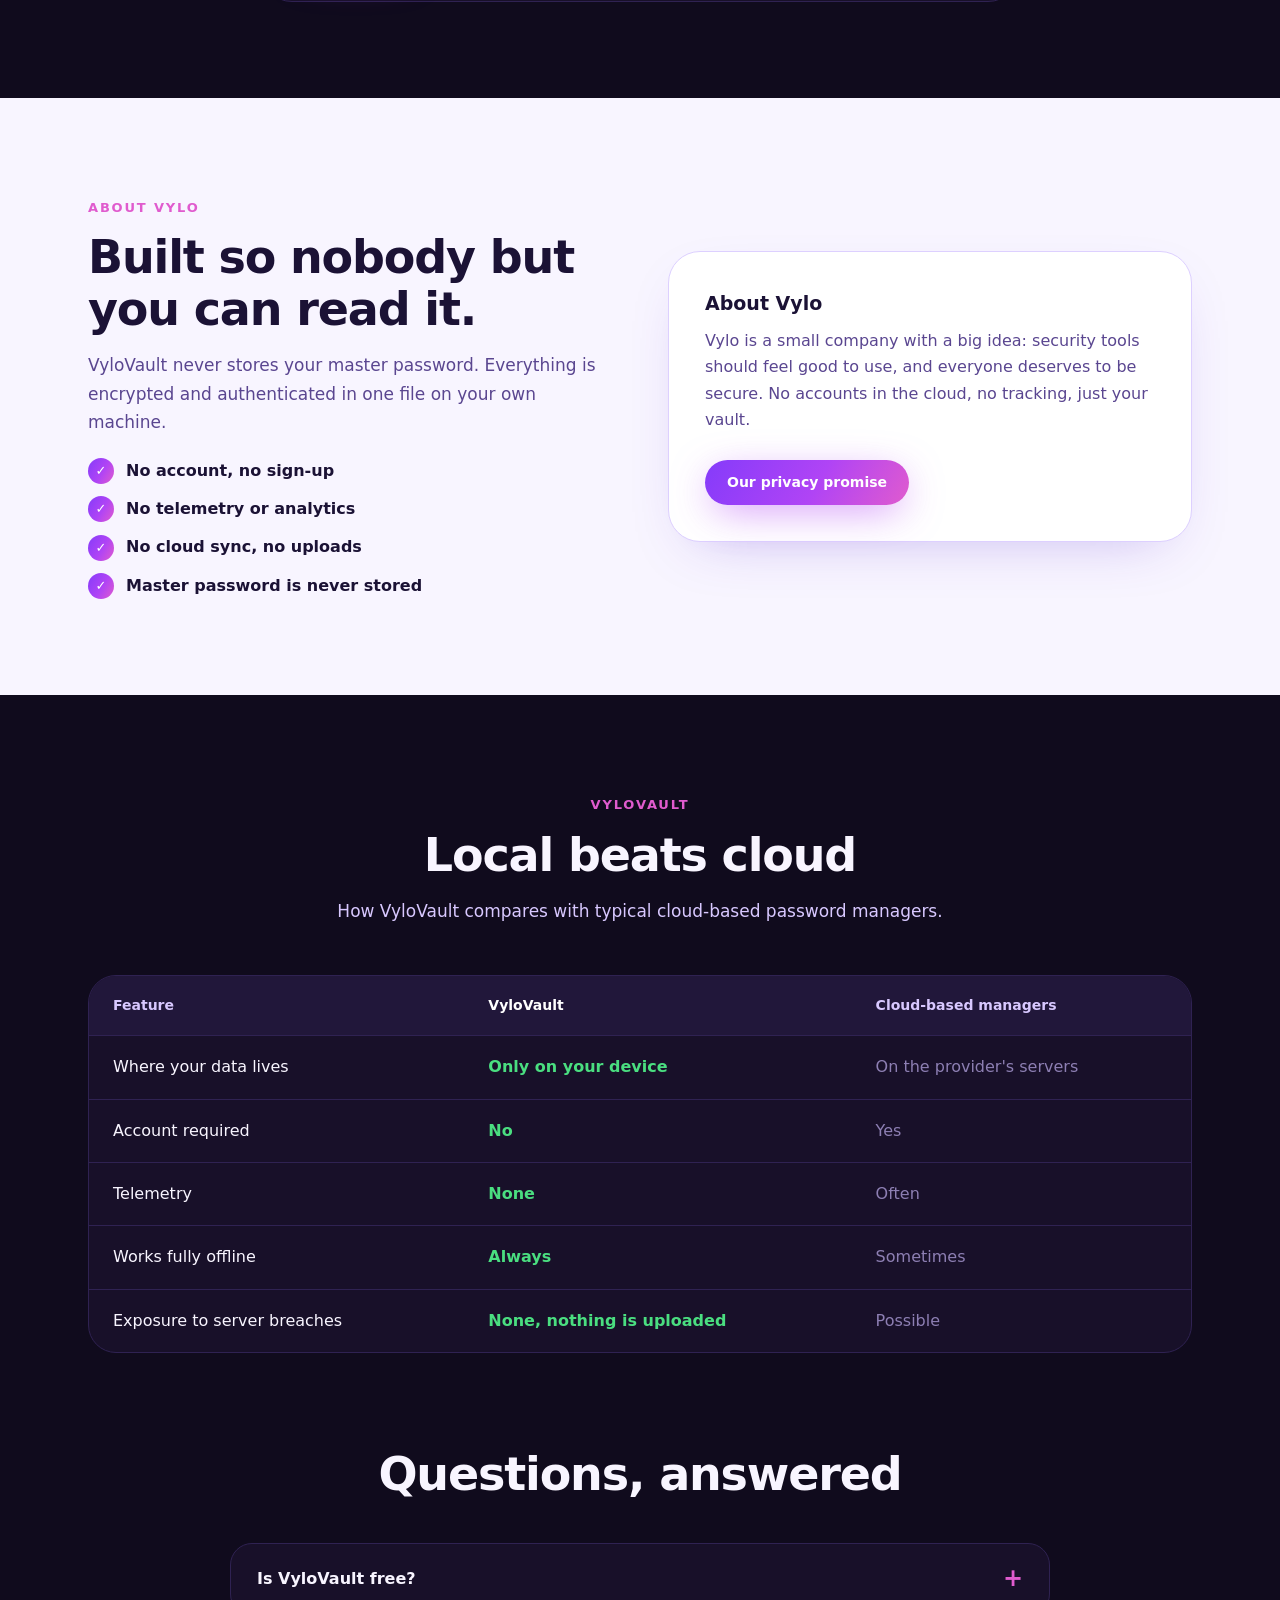
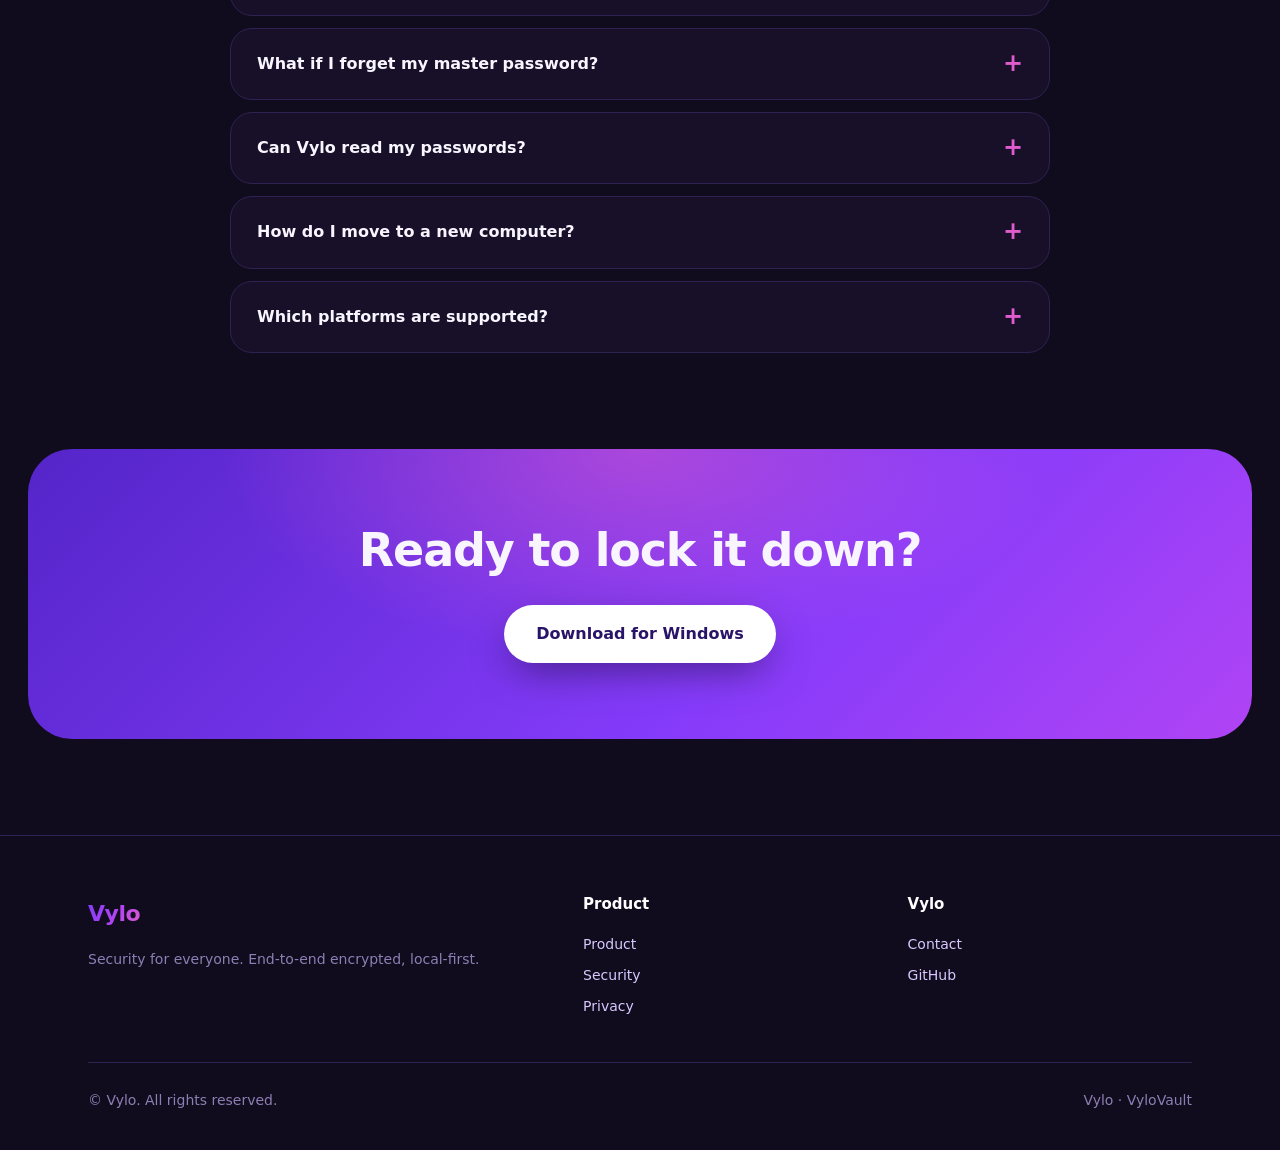
==== commit 2e084d81: "index.html" ====
--- a/index.html
+++ b/index.html
@@ -1,9 +1,9 @@
-<!DOCTYPE html><html lang="en"><head><meta charset="utf-8"><meta name="viewport" content="width=device-width,initial-scale=1"><title>Vylo – Your digital safe</title><meta name="description" content="VyloVault: end-to-end encrypted, local-first password manager. No cloud, no tracking."><link rel="icon" href="assets/logo.png"><link rel="stylesheet" href="style.css"><script src="i18n.js" defer></script></head><body><header></header>
+<!DOCTYPE html><html lang="en"><head><meta charset="utf-8"><meta name="viewport" content="width=device-width,initial-scale=1"><title>Vylo – Your digital safe</title><meta name="description" content="VyloVault: end-to-end encrypted, local-first password manager. No cloud, no tracking."><link rel="icon" href="logo.png"><link rel="stylesheet" href="style.css"><script src="i18n.js" defer></script></head><body><header></header>
 <main>
 <section class="hero"><div class="wrap"><div><span class="tag"><i></i><span data-i="tg"></span></span><h1 data-i="h1"></h1><p class="lead" data-i="lp"></p>
 <div class="row"><a class="btn" href="https://github.com/vylosoftware/VyloSoftware/raw/main/VyloVault_Setup.exe" download data-i="dl"></a><a class="btn ghost" href="#how" data-i="more"></a></div>
 <div class="trust"><span data-i="pr1"></span><span data-i="pr2"></span><span data-i="pr3"></span></div></div>
-<div class="win" aria-hidden="true"><div class="bar"><i></i><i></i><i></i></div><div class="app"><div class="side"><img src="assets/logo.png" alt=""><span class="a">Vault</span><span>Favorites</span><span>Generator</span><span>Security</span></div>
+<div class="win" aria-hidden="true"><div class="bar"><i></i><i></i><i></i></div><div class="app"><div class="side"><img src="logo.png" alt=""><span class="a">Vault</span><span>Favorites</span><span>Generator</span><span>Security</span></div>
 <div class="main"><h4 class="grad">VyloVault</h4>
 <div class="ent"><div class="av" style="--c:#853BFA">G</div><div><b>GitHub</b><small>vylo-dev</small></div><em>••••••••</em></div>
 <div class="ent"><div class="av" style="--c:#38BDF8">B</div><div><b>Bank</b><small>Finance</small></div><em>••••••••</em></div>
